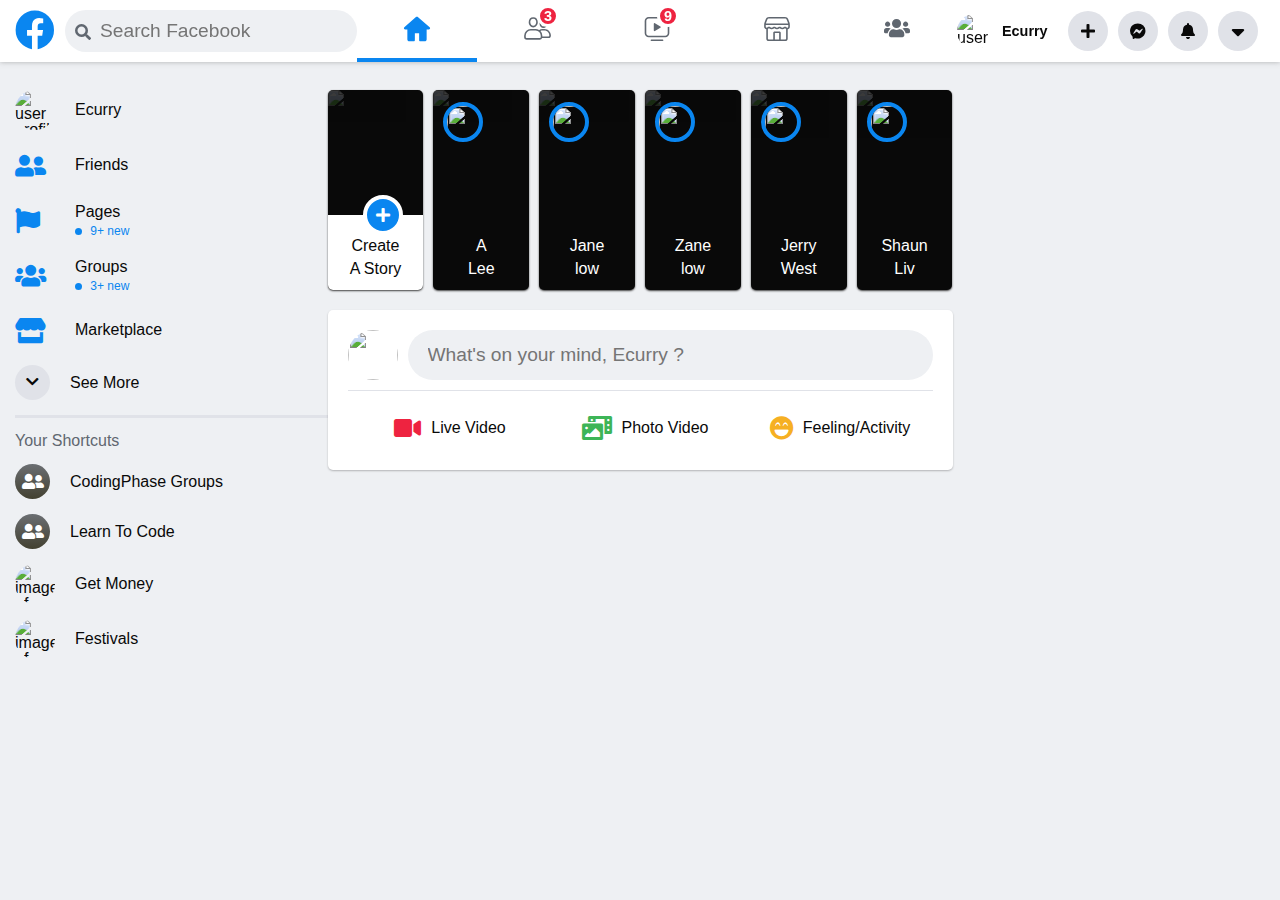
==== index.html @ 24850d99 "start new post section" ====
<!DOCTYPE html>
<html lang="en">
  <head>
    <meta charset="UTF-8" />
    <meta http-equiv="X-UA-Compatible" content="IE=edge" />
    <meta name="viewport" content="width=device-width, initial-scale=1.0" />
    <title>Facebook Clone</title>
    <link rel="stylesheet" href="css/font5/all.css">
    <link rel="stylesheet" href="css/reset.css" />
    <link rel="stylesheet" href="css/style.css" />
    <script
      src="https://kit.fontawesome.com/0889b6791b.js"
      crossorigin="anonymous"
    ></script>
  </head>
  <body>
    <header class="header">
      <div class="header__logo-section">
        <div class="header__logo-icon">
          <i class="fab fa-facebook"></i>
        </div>
        <div class="header__logo-search" data-search-bar>
          <i class="fas fa-search" data-search-bar></i>
          <input type="text" placeholder="Search Facebook" data-search-bar>
        </div>
      </div>
      <div class="header__search-dropDown" id="header__search-dropDown" data-dropDown>
        <div class="search-dropDown__arrow-and-search" data-dropDown>
          <i class="fa-solid fa-arrow-left" id="search-dropDown__arrow"></i>
          <div class="search-dropDown__search-section" data-dropDown>
            <i class="search-dropDown__icon fas fa-search" id="search-dropDown__icon fas fa-search" data-dropDown></i>
            <input type="text" class="search-dropDown__input" placeholder="Search Facebook" data-dropDown>
          </div>
        </div>
        <p class="search-dropDown__searches" data-dropDown>No recent searches</p>
      </div>
      <div class="header__menu-tabs">
        <div class="header__menu-tab header__menu-tab--active">
          <svg class="header__nav-house"
      viewBox="0 0 28 28"
      fill="currentColor"
    >
      <path
        d="M25.825 12.29C25.824 12.289 25.823 12.288 25.821 12.286L15.027 2.937C14.752 2.675 14.392 2.527 13.989 2.521 13.608 2.527 13.248 2.675 13.001 2.912L2.175 12.29C1.756 12.658 1.629 13.245 1.868 13.759 2.079 14.215 2.567 14.479 3.069 14.479L5 14.479 5 23.729C5 24.695 5.784 25.479 6.75 25.479L11 25.479C11.552 25.479 12 25.031 12 24.479L12 18.309C12 18.126 12.148 17.979 12.33 17.979L15.67 17.979C15.852 17.979 16 18.126 16 18.309L16 24.479C16 25.031 16.448 25.479 17 25.479L21.25 25.479C22.217 25.479 23 24.695 23 23.729L23 14.479 24.931 14.479C25.433 14.479 25.921 14.215 26.132 13.759 26.371 13.245 26.244 12.658 25.825 12.29"
      ></path>
    </svg>
        </div>
        <div class="header__menu-tab">
          <div class="header__svg-container">
          <svg class="header__nav-friends-icon"
        viewBox="0 0 28 28"
        fill="currentColor"
      >
        <path
          d="M10.5 4.5c-2.272 0-2.75 1.768-2.75 3.25C7.75 9.542 8.983 11 10.5 11s2.75-1.458 2.75-3.25c0-1.482-.478-3.25-2.75-3.25zm0 8c-2.344 0-4.25-2.131-4.25-4.75C6.25 4.776 7.839 3 10.5 3s4.25 1.776 4.25 4.75c0 2.619-1.906 4.75-4.25 4.75zm9.5-6c-1.41 0-2.125.841-2.125 2.5 0 1.378.953 2.5 2.125 2.5 1.172 0 2.125-1.122 2.125-2.5 0-1.659-.715-2.5-2.125-2.5zm0 6.5c-1.999 0-3.625-1.794-3.625-4 0-2.467 1.389-4 3.625-4 2.236 0 3.625 1.533 3.625 4 0 2.206-1.626 4-3.625 4zm4.622 8a.887.887 0 00.878-.894c0-2.54-2.043-4.606-4.555-4.606h-1.86c-.643 0-1.265.148-1.844.413a6.226 6.226 0 011.76 4.336V21h5.621zm-7.122.562v-1.313a4.755 4.755 0 00-4.749-4.749H8.25A4.755 4.755 0 003.5 20.249v1.313c0 .518.421.938.937.938h12.125c.517 0 .938-.42.938-.938zM20.945 14C24.285 14 27 16.739 27 20.106a2.388 2.388 0 01-2.378 2.394h-5.81a2.44 2.44 0 01-2.25 1.5H4.437A2.44 2.44 0 012 21.562v-1.313A6.256 6.256 0 018.25 14h4.501a6.2 6.2 0 013.218.902A5.932 5.932 0 0119.084 14h1.861z"
        ></path>
      </svg>
      <div class="header__notification-bubble">3</div>
          </div>
        </div>
        <div class="header__menu-tab">
          <div class="header__svg-container">
            <svg class="header__nav-tv-icon"
        viewBox="0 0 28 28"
        fill="currentColor"
      >
        <path
          d="M8.75 25.25C8.336 25.25 8 24.914 8 24.5 8 24.086 8.336 23.75 8.75 23.75L19.25 23.75C19.664 23.75 20 24.086 20 24.5 20 24.914 19.664 25.25 19.25 25.25L8.75 25.25ZM17.163 12.846 12.055 15.923C11.591 16.202 11 15.869 11 15.327L11 9.172C11 8.631 11.591 8.297 12.055 8.576L17.163 11.654C17.612 11.924 17.612 12.575 17.163 12.846ZM21.75 20.25C22.992 20.25 24 19.242 24 18L24 6.5C24 5.258 22.992 4.25 21.75 4.25L6.25 4.25C5.008 4.25 4 5.258 4 6.5L4 18C4 19.242 5.008 20.25 6.25 20.25L21.75 20.25ZM21.75 21.75 6.25 21.75C4.179 21.75 2.5 20.071 2.5 18L2.5 6.5C2.5 4.429 4.179 2.75 6.25 2.75L21.75 2.75C23.821 2.75 25.5 4.429 25.5 6.5L25.5 18C25.5 20.071 23.821 21.75 21.75 21.75Z"
        ></path>
      </svg>
            <div class="header__notification-bubble">9</div>
          </div>
        </div>
        <div class="header__menu-tab">
          <div class="header__svg-container">
            <svg class="header__nav-market-icon"
        viewBox="0 0 28 28"
        fill="currentColor"
      >
        <path
          d="M17.5 23.75 21.75 23.75C22.164 23.75 22.5 23.414 22.5 23L22.5 14 22.531 14C22.364 13.917 22.206 13.815 22.061 13.694L21.66 13.359C21.567 13.283 21.433 13.283 21.34 13.36L21.176 13.497C20.591 13.983 19.855 14.25 19.095 14.25L18.869 14.25C18.114 14.25 17.382 13.987 16.8 13.506L16.616 13.354C16.523 13.278 16.39 13.278 16.298 13.354L16.113 13.507C15.53 13.987 14.798 14.25 14.044 14.25L13.907 14.25C13.162 14.25 12.439 13.994 11.861 13.525L11.645 13.35C11.552 13.275 11.419 13.276 11.328 13.352L11.155 13.497C10.57 13.984 9.834 14.25 9.074 14.25L8.896 14.25C8.143 14.25 7.414 13.989 6.832 13.511L6.638 13.351C6.545 13.275 6.413 13.275 6.32 13.351L5.849 13.739C5.726 13.84 5.592 13.928 5.452 14L5.5 14 5.5 23C5.5 23.414 5.836 23.75 6.25 23.75L10.5 23.75 10.5 17.5C10.5 16.81 11.06 16.25 11.75 16.25L16.25 16.25C16.94 16.25 17.5 16.81 17.5 17.5L17.5 23.75ZM3.673 8.75 24.327 8.75C24.3 8.66 24.271 8.571 24.238 8.483L23.087 5.355C22.823 4.688 22.178 4.25 21.461 4.25L6.54 4.25C5.822 4.25 5.177 4.688 4.919 5.338L3.762 8.483C3.729 8.571 3.7 8.66 3.673 8.75ZM24.5 10.25 3.5 10.25 3.5 12C3.5 12.414 3.836 12.75 4.25 12.75L4.421 12.75C4.595 12.75 4.763 12.69 4.897 12.58L5.368 12.193C6.013 11.662 6.945 11.662 7.59 12.193L7.784 12.352C8.097 12.609 8.49 12.75 8.896 12.75L9.074 12.75C9.483 12.75 9.88 12.607 10.194 12.345L10.368 12.2C11.01 11.665 11.941 11.659 12.589 12.185L12.805 12.359C13.117 12.612 13.506 12.75 13.907 12.75L14.044 12.75C14.45 12.75 14.844 12.608 15.158 12.35L15.343 12.197C15.989 11.663 16.924 11.663 17.571 12.197L17.755 12.35C18.068 12.608 18.462 12.75 18.869 12.75L19.095 12.75C19.504 12.75 19.901 12.606 20.216 12.344L20.38 12.208C21.028 11.666 21.972 11.666 22.62 12.207L23.022 12.542C23.183 12.676 23.387 12.75 23.598 12.75 24.097 12.75 24.5 12.347 24.5 11.85L24.5 10.25ZM24 14.217 24 23C24 24.243 22.993 25.25 21.75 25.25L6.25 25.25C5.007 25.25 4 24.243 4 23L4 14.236C2.875 14.112 2 13.158 2 12L2 9.951C2 9.272 2.12 8.6 2.354 7.964L3.518 4.802C4.01 3.563 5.207 2.75 6.54 2.75L21.461 2.75C22.793 2.75 23.99 3.563 24.488 4.819L25.646 7.964C25.88 8.6 26 9.272 26 9.951L26 11.85C26 13.039 25.135 14.026 24 14.217ZM16 23.75 16 17.75 12 17.75 12 23.75 16 23.75Z"
        ></path>
      </svg>
          </div>
        </div>
        <div class="header__menu-tab">
          <i class="fas fa-users"></i>
        </div>
      </div>
      <div class="header__account">
        <div class="header__actions">
          <img src="https://i0.wp.com/www.animegeek.com/wp-content/uploads/2022/04/Luffy-One-Piece-Episode-1015.jpg?fit=1200%2C675&ssl=1" alt="user profile image" class="header__user-img">
          <span class="header__user-name">Ecurry</span>
          <a href="#" class="header__circle-link">
            <i class="header__link-icon fas fa-plus"></i>
          </a>
          <a href="#" class="header__circle-link">
            <i class="header__link-icon fab fa-facebook-messenger"></i>
          </a>
          <a href="#" class="header__circle-link">
            <i class="header__link-icon fas fa-bell"></i>
          </a>
          <a href="#" class="header__circle-link">
            <i class="header__link-icon fas fa-sort-down"></i>
          </a>
        </div>
      </div>
    </header>
<section class="content-area content-area--feed">
  <section class="sideNav">
    <div class="sideNav__item">
      <img src="https://i0.wp.com/www.animegeek.com/wp-content/uploads/2022/04/Luffy-One-Piece-Episode-1015.jpg?fit=1200%2C675&ssl=1" alt="user profile image"
      class="sideNav__item-img">
      <span class="sideNav__item-title">Ecurry</span>
    </div>
    <div class="sideNav__item">
      <div class="sideNav__item-icon">
        <i class="fas fa-user-friends"></i>
      </div>
      <span class="sideNav__item-title">Friends</span>
    </div>
    <div class="sideNav__item">
      <div class="sideNav__item-icon">
        <i class="fas fa-flag"></i>
      </div>
      <span class="sideNav__item-title">Pages
        <span class="sideNav__item-notification">
          <div class="sideNav__item-notification-circle"></div>
          9+ new
        </span>
      </span>
    </div>
    <div class="sideNav__item">
      <div class="sideNav__item-icon">
        <i class="fas fa-users"></i>
      </div>
      <span class="sideNav__item-title">Groups
        <span class="sideNav__item-notification">
          <div class="sideNav__item-notification-circle"></div>
          3+ new
        </span>
      </span>
    </div>
    <div class="sideNav__item">
      <div class="sideNav__item-icon">
        <i class="fas fa-store"></i>
      </div>
      <span class="sideNav__item-title">Marketplace</span>
    </div>
    <div class="sideNav__item">
      <div class="sideNav__item-icon sideNav__item-icon--circle">
        <i class="fas fa-chevron-down"></i>
      </div>
      <span class="sideNav__item-title">See More</span>
    </div>
    <div class="sideNav__line"></div>
<span class="sideNav__heading-title">Your Shortcuts</span>
    <div class="sideNav__item">
      <div class="sideNav__item-icon
      sideNav__item-icon--circle-white">
        <i class="fas fa-user-friends"></i>
      </div>
      <span class="sideNav__item-title">CodingPhase Groups</span>
    </div>
    <div class="sideNav__item">
      <div class="sideNav__item-icon
      sideNav__item-icon--circle-white">
        <i class="fas fa-user-friends"></i>
      </div>
      <span class="sideNav__item-title">Learn To Code</span>
    </div>
    <div class="sideNav__item">
      <img src="https://www.forbes.com/advisor/wp-content/uploads/2021/02/cash_now-900x510.jpg" alt="image of money"
      class="sideNav__item-img">
      <span class="sideNav__item-title">Get Money</span>
    </div>
    <div class="sideNav__item">
      <img src="https://www.rollingstone.com/wp-content/uploads/2018/06/jcole-59fe5d51-b84d-49e6-a1fc-731c619f5f4a.jpg?resize=1800,1200&w=1800" alt="image of J.cole"
      class="sideNav__item-img">
      <span class="sideNav__item-title">Festivals</span>
    </div>
  </section>
  <section class="feed">
    <div class="stories">
      <div class="stories__video-container">
        <img src="https://i0.wp.com/www.animegeek.com/wp-content/uploads/2022/04/Luffy-One-Piece-Episode-1015.jpg?fit=1200%2C675&ssl=1" alt="image of luffy " class="stories__bg">
        <div class="stories__title">
          <div class="stories__new-btn">
            <i class="fas fa-plus"></i>
          </div>
          Create A Story
        </div>
      </div>
      <div class="stories__video-container stories__video-container--plain">
        <img src="https://i.ytimg.com/vi/NlKamRgzIdk/maxresdefault.jpg" alt="image of Rihanna" class="stories__bg">
        <div class="stories__title">
          <img class="stories__user"  src="https://randomuser.me/api/portraits/women/95.jpg" alt="">
          A <br> Lee
        </div>
      </div>
      <div class="stories__video-container stories__video-container--plain">
        <img src="https://media.pitchfork.com/photos/62c715e86284eb9164c12cd5/master/pass/Brent-Faiyaz-Wasteland.jpg" alt="image of Brent Faiyaz" class="stories__bg">
        <div class="stories__title">
          <img class="stories__user"  src="https://randomuser.me/api/portraits/women/32.jpg" alt="">
          Jane <br> low
        </div>
      </div>
      <div class="stories__video-container stories__video-container--plain">
        <img src="https://images.complex.com/complex/images/c_fill,dpr_auto,f_auto,q_90,w_1400/fl_lossy,pg_1/Screen_Shot_2016-08-30_at_4.49.59_PM_ke6eyk/frank-ocean-nikes" alt="image of Burning man" class="stories__bg">
        <div class="stories__title">
          <img class="stories__user"  src="https://randomuser.me/api/portraits/men/42.jpg" alt="">
          Zane <br> low
        </div>
      </div>
      <div class="stories__video-container stories__video-container--plain">
        <img src="https://www.denofgeek.com/wp-content/uploads/2021/01/Demon-Slayer-Kimetsu-No-Yaiba-Season-1-Tanjiro-Attack-Collage.jpg?fit=1200%2C675" alt="image of demon slayer" class="stories__bg">
        <div class="stories__title">
          <img class="stories__user"  src="https://randomuser.me/api/portraits/men/52.jpg" alt="">
          Jerry <br> West
        </div>
      </div>
      <div class="stories__video-container stories__video-container--plain">
        <img src="https://s.france24.com/media/display/1f247228-edf5-11ec-b661-005056a90284/w:1280/p:1x1/2022-06-17T034444Z_1227399714_MT1USATODAY18549431_RTRMADP_3_NBA-FINALS-GOLDEN-STATE-WARRIORS-AT-BOSTON-CELTICS.JPG" alt="image of Golden State Warriors" class="stories__bg">
        <div class="stories__title">
          <img class="stories__user"  src="https://randomuser.me/api/portraits/men/12.jpg" alt="">
          Shaun <br> Liv
        </div>
      </div>
    </div>
    <div class="feed__box">
      <div class="newPost">
        <img src="https://i0.wp.com/www.animegeek.com/wp-content/uploads/2022/04/Luffy-One-Piece-Episode-1015.jpg?fit=1200%2C675&ssl=1" class="newPost__user-img">
        <input type="text" placeholder="What's on your mind, Ecurry ?">
      </div>
      <div class="hLine"></div>
      <div class="post-types">
        <div class="post-types__item">
          <i class="fas fa-video"></i>
          Live Video
        </div>
        <div class="post-types__item">
          <i class="fas fa-photo-video"></i>
          Photo Video
        </div>
        <div class="post-types__item">
          <i class="fas fa-laugh-beam"></i>
          Feeling/Activity
        </div>
      </div>
    </div>
  </section>
</section>
  </body>
  <script src="index.js"></script>
</html>
---- css/style.css ----
* {
  box-sizing: border-box;
}
 
*:focus {
outline: none;
}

 :root {
    --fb-blue: #0a86f0;
    --fb-black: #090909;
    --fb-red: #ee2340;
    --fb-green: #3db557;
    --fb-yellow: #f6b023;
    --fb-bgcolor: #eef0f3;
    --fb-white: #fff;
    --fb-whitebg: #fff;
    --dark-color-text: #090909;
    --light-color-text: #606770;
    --button-link: #e0e2e8;
    --stories-bg: #090909;
    --icon-circle-bg: linear-gradient(
      0deg,
      rgb(67, 65, 49) 0%,
      rgba(107, 110, 114, 1) 100%
    );
  }


body {
  background-color: var(--fb-bgcolor);
  font-family: Arial, Helvetica, sans-serif;
  color: var(--fb-black);
}

.header {
  background-color: var(--fb-white);
  height: 62px;
  display: flex;
  flex-direction: row;
  padding: 0 15px;
  align-items: center;
  justify-content: space-between;
  width: 100%;
  box-shadow: 0px 0px 5px rgba(112, 112, 112, 0.5);
  position: fixed;
  z-index: 20;
  top: 0;
  left: 0;
}

.header__logo-section {
  display: flex;
}

.header__logo-icon .fa-facebook {
color: var(--fb-blue);
font-size: 40px;
cursor: pointer;
}

.header__logo-search {
position: relative;
margin-left: 10px;
}

.header__logo-search .fa-search {
  position: absolute;
  top: 14px;
  left: 10px;
  color: var(--light-color-text);
  cursor: pointer;
}

.header__logo-search input {
  background: var(--fb-bgcolor);
  padding: 10px;
  border-radius: 25px;
  border: none;
  font-size: 1.2rem;
  color: var(--light-color-text);
  padding-left: 35px;
  font-weight: 300;
}

.header__search-dropDown {
  position: fixed;
  display: none;
  flex-direction: column;
  top: 0;
  left: 0;
  z-index: 50;
  background-color: var(--fb-whitebg);
  height: 111px;
  width: 355px;
  border-bottom-right-radius: 9px;
  box-shadow: -.5px 12px 12px rgba(138, 138, 138, 0.5);
}

.search-dropDown__arrow-and-search {
  display: flex;
  align-items: center;
  margin-top: 8.5px;
  margin-left: 20px;
}

.fa-arrow-left {
  color: var(--light-color-text);
  font-size: 1.2rem;
  cursor: pointer;
}

.search-dropDown__search-section {
display: flex;
align-content: center;
justify-items: center;
width: 100%;
padding-left: 22px;
}

.search-dropDown__icon {
  color: var(--light-color-text);
  position: absolute;
 margin-top: 16px;
 margin-left: 16px;
}

.search-dropDown__input {
  background: var(--fb-bgcolor);
  padding: 13px;
  border-radius: 25px;
  border: none;
  font-size: 1.05rem;
  color: var(--light-color-text);
  padding-left: 40px;
  font-weight: 200;
  width: 94%;
}

.search-dropDown__searches {
  align-self: center;
  margin-top: 22px;
  color: rgb(150, 150, 150);
  letter-spacing: .3px;
  font-size: 1rem;
}

.header__menu-tabs {
  display: flex;
  flex: none;
  max-width: 600px;
  width: 100%;
}

.header__menu-tab {
  display: flex;
  justify-content: center;
  align-items: center;
  width: 600px;
  height: 62px;
  border-bottom: 4px solid var(--fb-whitebg);
  color: var(--light-color-text);
  cursor: pointer;
  font-size: 1.3rem;
}

.header__menu-tab--active,
.header__menu-tab:hover
{
border-bottom: 4px solid var(--fb-blue);
}

.header__menu-tab:hover .fas,
.header__menu-tab:hover .fab
{
color: var(--fb-blue);
}

.header__menu-tab--active .fas,
.header__menu-tab--active .fab,
.header__menu-tab--active svg
{
color: var(--fb-blue);
}

.header__menu-tab .fas,
.header__menu-tab .fab,
.header__menu-tab--active svg 
{
  position: relative;
}

.header__nav-house ,
.header__nav-friends-icon,
.header__nav-tv-icon,
.header__nav-market-icon
{
  height: 30px;
  width: 30px;
  position: relative;
}


.header__svg-container {
  display: flex;
  align-items: center;
}

.header__menu-tab:hover .header__svg-container > svg {
  color: var(--fb-blue);
}

.header__notification-bubble {
  font-family: Arial, Helvetica, sans-serif;
  background-color: var(--fb-red);
  color: white;
  width: 22px;
  height: 22px;
  font-size: .9rem;
  display: flex;
  justify-content: center;
  align-items: center;
  border-radius: 50%;
  border: 3px solid white;
  position: absolute;
  font-weight: 700;
  top: 5px;
  margin-left: 15px;
}

.header__acount {
  display: flex;
}

.header__actions {
  display: flex;
  justify-content: center;
  align-items: center;
}

.header__user-img {
  border-radius: 50%;
  height: 35px;
  width: 35px;
  margin-right: 10px;
  cursor: pointer;
}

.header__user-name {
  font-size: .9rem;
  font-weight: 600;
  margin-right: 20px;
}

.header__circle-link {
  background: var(--button-link);
  height: 40px;
  width: 40px;
  display: flex;
  border-radius: 50%;
  color: var(--dark-color-text);
  justify-content: center;
  align-items: center;
  text-decoration: none;
  margin-right: 10px;
}

.header__circle-link .fa-sort-down {
  position: relative;
  top: -3px;
  font-size: 1.4rem;
}

.header__circle-link:hover,
.header__user-img:hover {
  filter: brightness(.9);
}

.content-area--feed {
  padding: 90px 15px 20px;
  display: flex;
}

.sideNav {
  width: 25%;
}

.sideNav__item {
  display: flex;
  align-items: center;
  margin-bottom: 15px;
  cursor: pointer;
}

.sideNav__item-img {
  border-radius: 50%;
  height: 40px;
  width: 40px;
  margin-right: 20px;
  object-fit: cover;
  object-position: center;
}

.sideNav__item-title {
  font-size: 1rem;
  font-weight: 400;
}

.sideNav__item-icon {
  width: 40px;
  height: 40px;
  display: flex;
  align-items: center;
  font-size: 25px;
  margin-right: 20px;
}

.sideNav__item-notification {
  color: var(--fb-blue);
  margin-top: 5px;
  font-size: .75rem;
  display: block;
  font-weight: 300;
}

.sideNav__item-notification-circle {
  background-color: var(--fb-blue);
  display: inline-block;
  width: 7px;
  height: 7px;
  border-radius: 50%;
  margin-right: 5px;
}

.sideNav__item-icon--circle {
  background-color: var(--button-link);
  border-radius: 50%;
  font-size: .9rem;
  display: flex;
  justify-content: center;
  align-items: center;
  width: 35px;
  height: 35px;
}
.sideNav__item-icon--circle-white {
  background: var(--icon-circle-bg);
  border-radius: 50%;
  font-size: 1.1rem;
  display: flex;
  justify-content: center;
  align-items: center;
  width: 35px;
  height: 35px;
}

.sideNav__item-icon .fas,
.sideNav__item-icon .fab {
  color: var(--fb-blue);
}
.sideNav__item-icon--circle .fas,
.sideNav__item-icon--circle .fab {
  color: var(--fb-black);
}
.sideNav__item-icon--circle-white .fas,
.sideNav__item-icon--circle-white .fab {
  color: var(--fb-white);
}

.sideNav__line {
  height: 3px;
  width: 100%;
  margin-bottom: 15px;
  display: block;
  background-color: var(--button-link);
}

.sideNav__heading-title {
  display: block;
  color: var(--light-color-text);
  margin-bottom: 15px;
}

.feed {
  width: 50%;
  height: 200px;
  display: flex;
  align-items: center;
  flex-direction: column;
}
.stories {
  display: flex;
  max-width: 700px;
  width: 100%;
  margin-bottom: 20px;
}
.stories__video-container {
  overflow: hidden;
  width: 120px;
  height: 200px;
  border-radius: 5px;
  background: var(--stories-bg);
  box-shadow: 0px 1px 2px 0px rgb(65, 65, 65);
  margin-right: 10px;
  position: relative;
  cursor: pointer;
}
.stories__video-container:nth-last-child(1) {
  margin-right: 0px;
}
.stories__bg {
  object-fit: cover;
  object-position: center;
  width: 125px;
  height: 200px;
  opacity: .2;
  transition: opacity .3 ease-in-out;
}

.stories__video-container:hover .stories__bg {
  opacity: .8;
}
.stories__title {
  position: absolute;
  bottom: 0px;
  background-color: var(--fb-whitebg);
  width: 100%;
  color: var(--fb-black);
  padding: 20px 20px 10px;
  font-size: 1rem;
  text-align: center;
  line-height: 1.4;
}
.stories__new-btn {
  background-color: var(--fb-blue);
  width: 40px;
  height: 40px;
  color: var(--fb-white);
  display: flex;
  justify-content: center;
  align-items: center;
  border-radius: 50%;
  border: 4px solid var(--fb-white);
  position: absolute;
  top: -20px;
  left: 35px;
}
.stories__video-container--plain
.stories__title {
  background: transparent;
  color: var(--fb-white);
  
}
.stories__user {
  border: 4px solid var(--fb-blue);
  width: 40px;
  height: 40px;
  border-radius: 50%;
  position: absolute;
  top: -113px;
  left: 10px;
}

.feed__box {
  padding: 20px;
  background-color: var(--fb-whitebg);
  max-width: 700px;
  width: 100%;
  flex: none;
  border-radius: 5px;
  box-shadow: 0px 1px 2px 0px rgba(0, 0, 0, .25);
  margin-bottom: 20px;
}

.newPost {
  display: flex;
  margin-bottom: 10px;
}

.newPost__user-img {
  width: 50px;
  height: 50px;
  border-radius: 50%;
  margin-right: 10px;
}
.newPost > input {
  background-color: var(--fb-bgcolor);
  padding: 10px;
  border-radius: 25px;
  border: none;
  font-size: 1.2rem;
  color: var(--light-color-text);
  padding-left: 20px;
  font-weight: 300;
  width: 100%;
}

.hLine {
  height: 1px;
  background-color: var(--button-link);
  margin-bottom: 15px;
  display: block;
}

.post-types {
  display: flex;
  justify-content: space-between;
}
.post-types__item {
  display: flex;
  justify-content: center;
  align-items: center;
  text-align: center;
  width: 100%;
}
.post-types__item .fas,
.post-types__item .fab {
  margin: 10px;
  font-size: 1.5rem;
}

.post-types__item .fa-video {
  color: var(--fb-red);
}
.post-types__item .fa-photo-video {
  color: var(--fb-green);
}
.post-types__item .fa-laugh-beam {
  color: var(--fb-yellow);
}
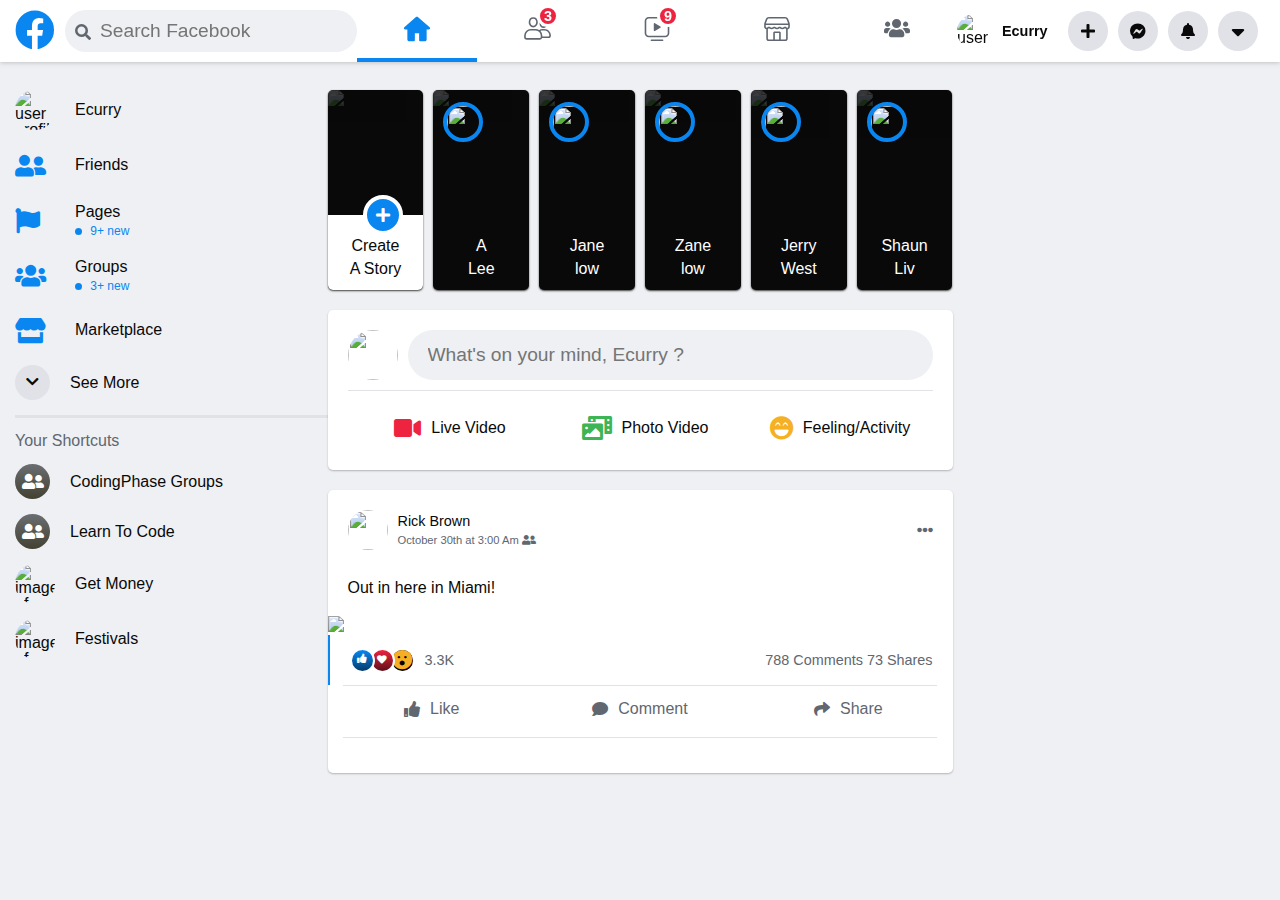
==== commit 79cd1fbe: "finish photo post section" ====
--- a/index.html
+++ b/index.html
@@ -227,7 +227,7 @@
         </div>
       </div>
     </div>
-    <div class="feed__box">
+    <div class="feed__box submitPost">
       <div class="newPost">
         <img src="https://i0.wp.com/www.animegeek.com/wp-content/uploads/2022/04/Luffy-One-Piece-Episode-1015.jpg?fit=1200%2C675&ssl=1" class="newPost__user-img">
         <input type="text" placeholder="What's on your mind, Ecurry ?">
@@ -247,6 +247,59 @@
           Feeling/Activity
         </div>
       </div>
+    </div>
+    <div class="feed__box photoPost">
+      <div class="photoPost__info">
+        <div class="photoPost__left">
+          <img src="https://randomuser.me/api/portraits/men/15.jpg">
+          <div class="photoPost__details">
+            <span class="photoPost__name">Rick Brown</span>
+            <span class="photoPost__date">October 30th at 3:00 Am
+              <i class="fas fa-user-friends"></i>
+            </span>
+          </div>
+        </div>
+        <i class="fas fa-ellipsis-h"></i>
+      </div>
+      <div class="photoPost__description">
+        Out in here in Miami!
+      </div>
+      <div class="photoPost__img">
+        <img src="https://images.miamiandbeaches.com/getmedia/2ea8352f-9de8-408d-8cdd-83668211dcf1/south-beach-jetty-1440x900.jpg.aspx?width=1440&height=900&ext=.jpg">
+      </div>
+      <div class="photoPost__stats">
+        <div class="photoPost__stats-emojis">
+          <div class="emoji-circle emoji-circle--blue">
+            <i class="fas fa-thumbs-up"></i>
+          </div>
+          <div class="emoji-circle emoji-circle--red">
+            <i class="fas fa-heart"></i>
+          </div>
+          <div class="emoji-circle emoji-circle--yellow">
+            <i class="fas fa-surprise"></i>
+          </div>
+          3.3K
+        </div>
+        <div class="photoPost__stats-share">
+          788 Comments 73 Shares
+        </div>
+      </div>
+      <div class="photoPost__hLine"></div>
+      <div class="photoPost__actions">
+        <a href="#" class="photoPost__link">
+          <i class="fas fa-thumbs-up"></i>
+          Like
+        </a>
+        <a href="#" class="photoPost__link">
+          <i class="fas fa-comment"></i>
+          Comment
+        </a>
+        <a href="#" class="photoPost__link">
+          <i class="fas fa-share"></i>
+          Share
+        </a>
+      </div>
+      <div class="photoPost__hLine"></div>
     </div>
   </section>
 </section>
--- a/css/style.css
+++ b/css/style.css
@@ -516,6 +516,7 @@
 .post-types__item .fab {
   margin: 10px;
   font-size: 1.5rem;
+  cursor: pointer;
 }
 
 .post-types__item .fa-video {
@@ -526,4 +527,141 @@
 }
 .post-types__item .fa-laugh-beam {
   color: var(--fb-yellow);
+}
+
+.photoPost {
+  padding: 0 0 20px;
+  margin-bottom: 20px;
+}
+.photoPost__info {
+  width: 100%;
+  display: flex;
+  justify-content: space-between;
+  align-items: center;
+  padding: 10px 20px 20px;
+}
+.photoPost__left {
+  display: flex;
+  justify-content: center;
+  align-items: center;
+}
+.photoPost__left > img {
+  width: 40px;
+  height: 40px;
+  border-radius: 50%;
+  margin: 10px 10px 10px 0px;
+}
+.photoPost__details {
+  display: flex;
+  flex-direction: column;
+  align-items: flex-start;
+}
+.photoPost__name {
+  font-size: .9rem;
+  margin-bottom: 5px;
+  font-weight: 400;
+}
+
+.photoPost__date {
+  font-size: .7rem;
+  color: var(--light-color-text);
+}
+.photoPost__info .fa-ellipsis-h {
+  color: var(--light-color-text);
+}
+.photoPost__description {
+  padding: 0px 20px;
+  margin-bottom: 20px;
+}
+.photoPost__img > img {
+  width: 100%;
+}
+
+.photoPost__stats {
+  height: 50px;
+  display: flex;
+  justify-content: space-between;
+  align-items: center;
+  padding: 0px 20px;
+  color: var(--light-color-text);
+  font-weight: 300;
+  font-size: .9rem;
+  border-left: 2.5px solid var(--fb-blue);
+}
+.photoPost__stats-emojis {
+  display: flex;
+  justify-content: center;
+  align-items: center;
+}
+.emoji-circle {
+  display: flex;
+  width: 25px;
+  height: 25px;
+  background-color: #090909;
+  color: white;
+  justify-content: center;
+  align-items: center;
+  font-size: .6rem;
+  border-radius: 50%;
+  border: 2px solid white;
+  position: relative;
+}
+
+.fa-surprise {
+  font-size: 1.3rem;
+  color: rgba(246,174,36,1);
+}
+
+.emoji-circle:nth-child(1){
+  z-index: 3;
+}
+.emoji-circle:nth-child(2){
+  left: -5px;
+  z-index: 2;
+}
+.emoji-circle:nth-child(3){
+  left: -10px;
+  z-index: 1;
+}
+.emoji-circle--blue {
+  background: linear-gradient(0deg, rgba(4,60,108,1) 0%, rgba(10,134,240,1) 100%);
+}
+.emoji-circle--red {
+  background: linear-gradient(0deg, rgba(92,15,26,1) 0%, rgba(238,35,64,1) 100%);
+}
+.emoji-circle--yellow {
+  background: black;
+  overflow: hidden;
+}
+.emoji-circle--blue .fa-thumbs-up {
+  position: relative;
+  top: -1px;
+}
+
+.photoPost__hLine {
+  height: 1px;
+  width: 95%;
+  margin-left: auto;
+  margin-right: auto;
+  background-color: var(--button-link);
+  margin-bottom: 15px;
+  display: block;
+}
+
+.photoPost__actions {
+  display: flex;
+  justify-content: center;
+  align-items: center;
+  margin-bottom: 20px;
+}
+.photoPost__link {
+  display: flex;
+  justify-content: center;
+  align-items: center;
+  color: var(--light-color-text);
+  width: 100%;
+  text-decoration: none;
+}
+.photoPost__link .fas {
+  margin-right: 10px;
 }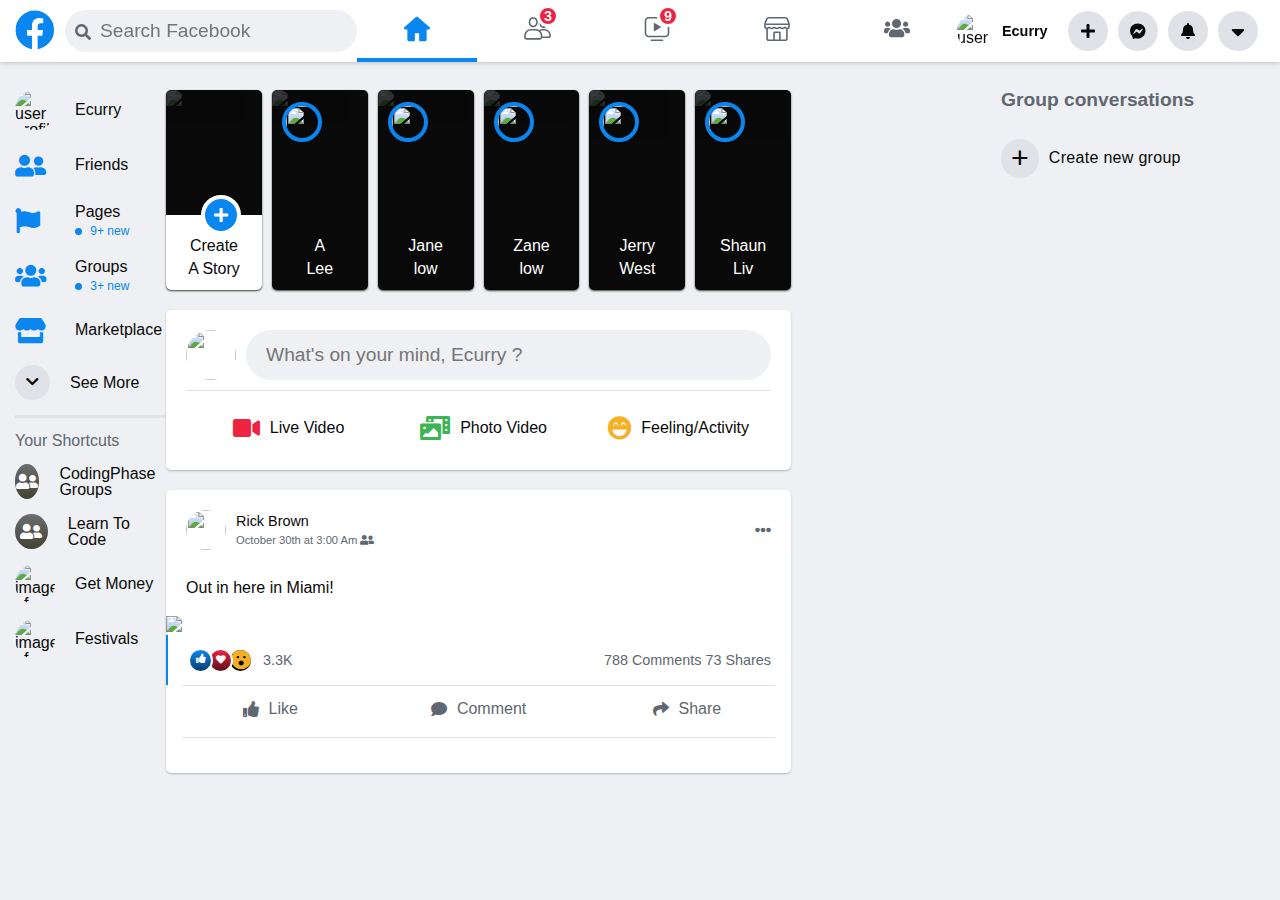
==== commit cda4e2ad: "add new group section" ====
--- a/index.html
+++ b/index.html
@@ -302,6 +302,13 @@
       <div class="photoPost__hLine"></div>
     </div>
   </section>
+  <section class="groups">
+    <h2 class="groups__conversations">Group conversations</h2>
+    <div class="groups__createNew">
+      <p class="groups__createNew-icon">+</p>
+      <span>Create new group</span>
+    </div>
+  </section>
 </section>
   </body>
   <script src="index.js"></script>
--- a/css/style.css
+++ b/css/style.css
@@ -664,4 +664,41 @@
 }
 .photoPost__link .fas {
   margin-right: 10px;
+}
+
+.groups {
+  margin-left: 200px;
+}
+.groups__conversations {
+  font-size: 1.2rem;
+  font-weight: 600;
+  color: var(--light-color-text);
+  margin-bottom: 20px;
+  margin-left: 10px;
+}
+
+.groups__createNew {
+  display: flex;
+  align-items: center;
+  width: 350px;
+  border-radius: 5px;
+  padding: 10px 0;
+  cursor: pointer;
+}
+
+.groups__createNew:hover {
+  background-color: #d6d8df;
+}
+
+.groups__createNew-icon {
+  font-size: 1.9rem;
+  background-color: var(--button-link);
+  margin-right: 10px;
+  padding: 3px 10px 5px 10px;
+  border-radius: 50%;
+  margin-left: 10px;
+}
+
+.groups__createNew > span {
+  letter-spacing: .3px;
 }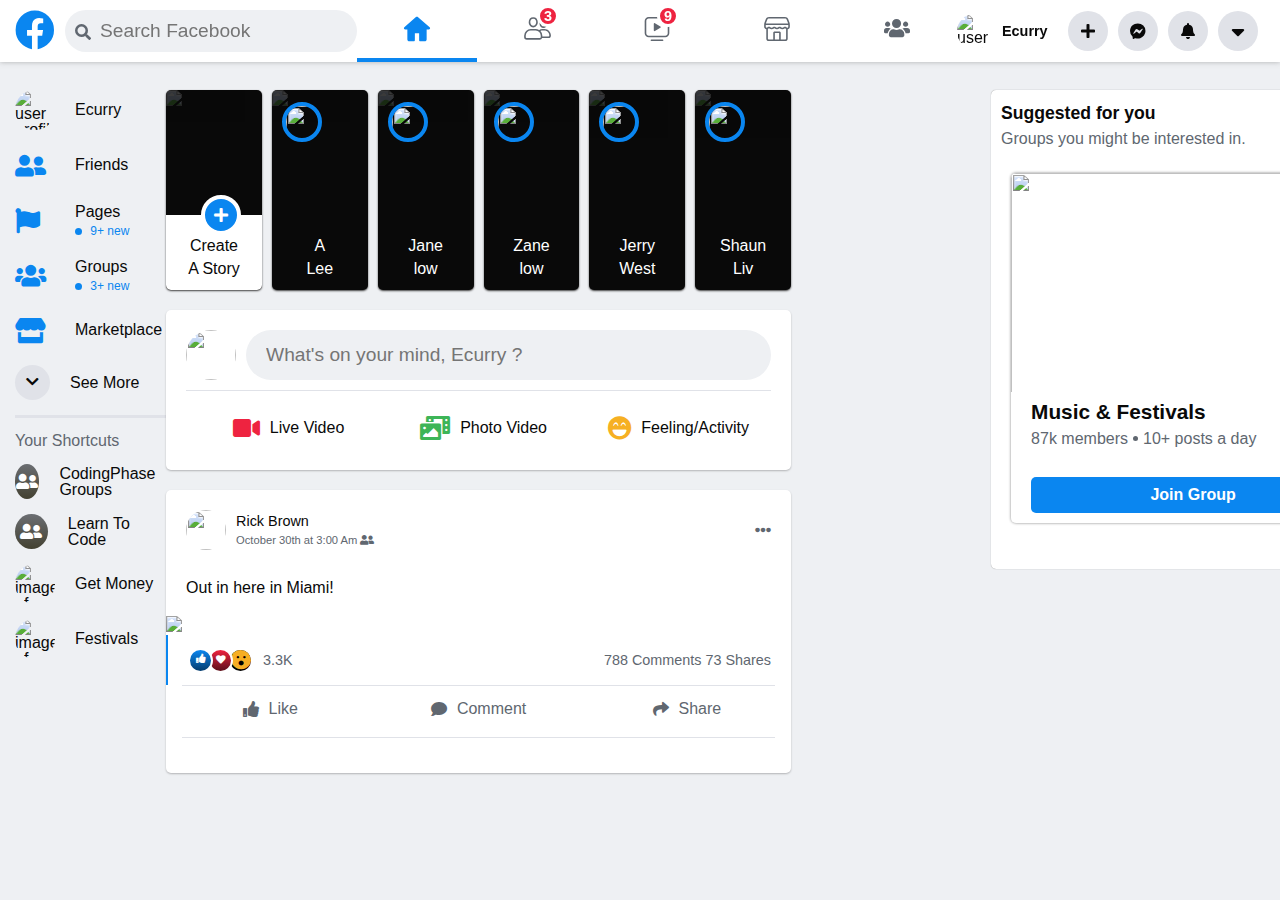
==== commit 806e813b: "finish suggested group section" ====
--- a/index.html
+++ b/index.html
@@ -308,6 +308,31 @@
       <p class="groups__createNew-icon">+</p>
       <span>Create new group</span>
     </div>
+    <div class="groups__suggested">
+      <div class="groups__suggested-info">
+        <div class="suggested-info__text">
+          <h2>Suggested for you</h2>
+          <span>Groups you might be interested in.</span>
+        </div>
+        <div class="groups__suggested-info-close">x</div>
+      </div>
+      <i class="suggested-content__right-arrow fa-solid fa-angle-right"></i>
+      <div class="groups__suggested-content">
+        <img class="content__backgroundImg" src="https://imgix.bustle.com/uploads/getty/2022/1/4/abacf7e4-1aaf-446c-a68f-6eea27e4f790-getty-938603878.jpg?w=1200&h=630&fit=crop&crop=faces&fm=jpg"
+        >
+        <div class="content__joinGroup-section">
+          <div class="joinGroup-section__group-info">
+            <h2>Music & Festivals</h2>
+            <span>87k members
+              <div class="joinGroup-section__group-info-circle"></div>
+              10+ posts a day
+            </span>
+          </div>
+          <div class="joinGroup-section__joinBtn">Join Group</div>
+        </div>
+      </div>
+      <a href="#" class="seeMore">See more</a>
+    </div>
   </section>
 </section>
   </body>
--- a/css/style.css
+++ b/css/style.css
@@ -668,6 +668,7 @@
 
 .groups {
   margin-left: 200px;
+  position: relative;
 }
 .groups__conversations {
   font-size: 1.2rem;
@@ -680,7 +681,7 @@
 .groups__createNew {
   display: flex;
   align-items: center;
-  width: 350px;
+  width: 400px;
   border-radius: 5px;
   padding: 10px 0;
   cursor: pointer;
@@ -701,4 +702,145 @@
 
 .groups__createNew > span {
   letter-spacing: .3px;
+}
+
+.groups__suggested {
+  position: absolute;
+  z-index: 30;
+  width: 100%;
+  background-color: var(--fb-whitebg);
+  top: 0;
+  border-radius: 5px;
+  box-shadow: 0px 0px 1px grey;
+  display: flex;
+  flex-direction: column;
+}
+.groups__suggested-info {
+  display: flex;
+  justify-content: space-between;
+  align-items: center;
+  margin-top: 15px;
+}
+.suggested-info__text {
+  display: flex;
+  flex-direction: column;
+  justify-content: flex-start;
+  margin-left: 10px;
+  margin-bottom: 20px;
+}
+.suggested-info__text > h2 {
+  font-size: 1.1rem;
+  font-weight: 600;
+  margin-bottom: 8px;
+}
+.suggested-info__text > span {
+  font-size: 1rem;
+  color: var(--light-color-text);
+  font-weight: 400;
+  margin-bottom: 6px;
+}
+.groups__suggested-info-close {
+  margin-right: 15px;
+  text-decoration: none;
+  font-size: 1.2rem;
+  color: var(--light-color-text);
+  align-self: flex-start;
+  background-color: var(--button-link);
+  padding: 4px 9px 5px;
+  border-radius: 50%;
+  cursor: pointer;
+}
+.groups__suggested-info-close:hover {
+  filter: brightness(.9);
+}
+
+.groups__suggested-content {
+  width: 90%;
+  height: 350px;
+  margin-left: auto;
+  margin-right: auto;
+  margin-bottom: 20px;
+  position: relative;
+  border-radius: 5px;
+  box-shadow: 0px 0px 3px grey;
+  overflow: hidden;
+  cursor: pointer;
+}
+.content__backgroundImg {
+  width: 100%;
+  height: 100%;
+  object-fit: cover;
+  object-position: center;
+  border-radius: 5px;
+  position: relative;
+}
+.content__joinGroup-section {
+  position: absolute;
+  width: 100%;
+  bottom: 0px;
+  background-color: var(--fb-white);
+  z-index: 100;
+}
+.joinGroup-section__group-info {
+  display: flex;
+  flex-direction: column;
+  margin-left: 20px;
+  margin-bottom: 30px;
+  margin-top: 10px;
+}
+
+.joinGroup-section__group-info > h2 {
+  font-size: 1.3rem;
+  font-weight: 600;
+  margin-bottom: 8px;
+}
+.joinGroup-section__group-info > span {
+  display: flex;
+  align-items: center;
+  color: var(--light-color-text);
+}
+.joinGroup-section__group-info-circle {
+  width: 5px;
+  height: 5px;
+  border-radius: 50%;
+  background-color: var(--light-color-text);
+  margin-left: 5px;
+  margin-right: 5px;
+}
+.joinGroup-section__joinBtn {
+  width: 90%;
+  background-color: var(--fb-blue);
+  color: var(--fb-whitebg);
+  font-size: 1rem;
+  font-weight: 600;
+  text-align: center;
+  margin-left: 20px;
+  padding: 10px 0;
+  border-radius: 5px;
+  margin-bottom: 10px;
+}
+.seeMore {
+  position: relative;
+  text-decoration: none;
+  color: var(--fb-blue);
+ text-align: right;
+ margin-right: 20px;
+ margin-bottom: 10px;
+}
+
+.suggested-content__right-arrow {
+  position: absolute;
+  cursor: pointer;
+  z-index: 1000;
+  font-size: 1.5rem;
+  background-color: var(--fb-whitebg);
+  color: var(--light-color-text);
+  border-radius: 50%;
+  padding: 10px 16px;
+  right: 21px;
+  top: 50%;
+  box-shadow: 0px 0px 3px grey;
+}
+.suggested-content__right-arrow:hover {
+  filter: brightness(.9);
 }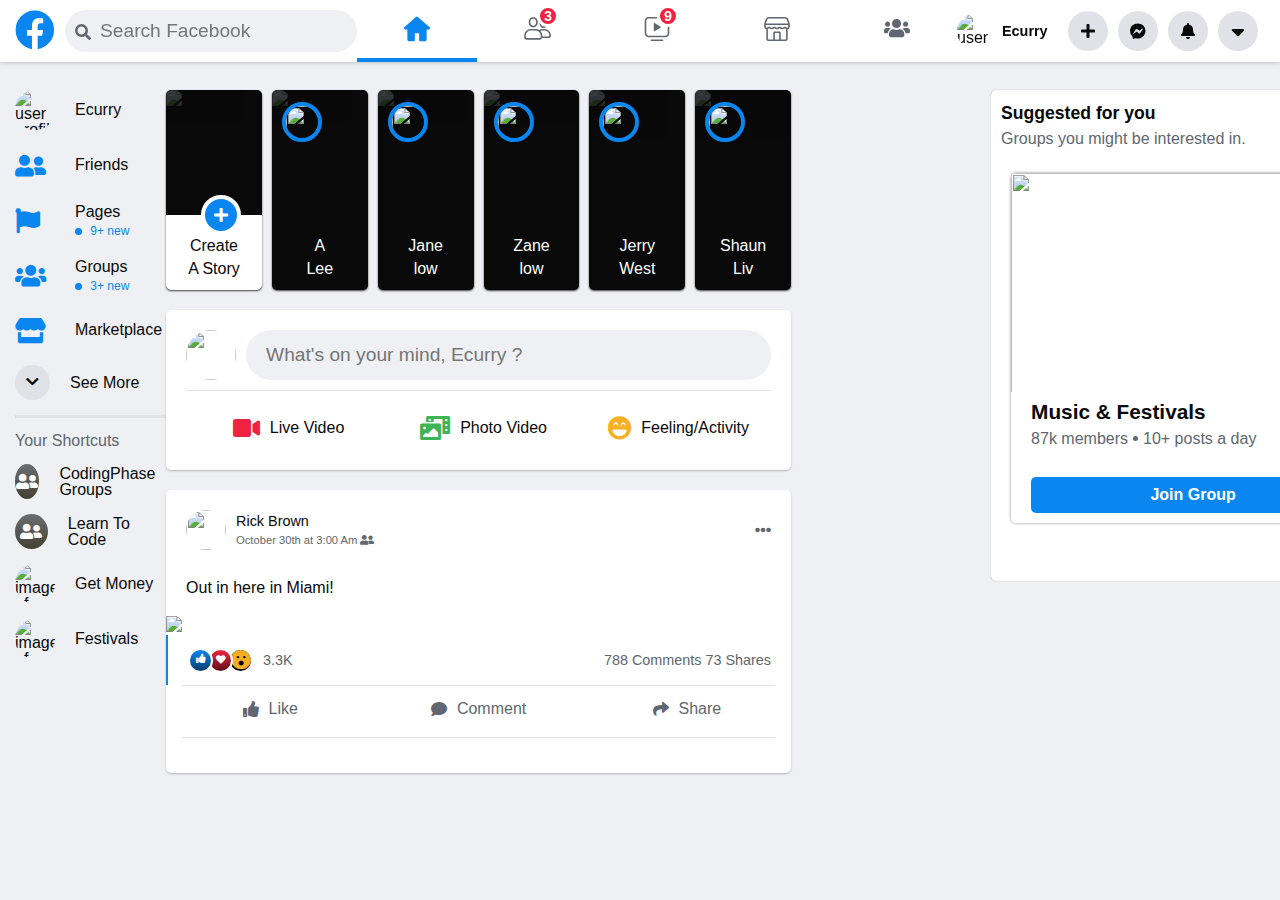
==== commit 02da916f: "add logic to close suggested group on button click" ====
--- a/index.html
+++ b/index.html
@@ -308,13 +308,13 @@
       <p class="groups__createNew-icon">+</p>
       <span>Create new group</span>
     </div>
-    <div class="groups__suggested">
+    <div class="groups__suggested" id="groupsSuggested">
       <div class="groups__suggested-info">
         <div class="suggested-info__text">
           <h2>Suggested for you</h2>
           <span>Groups you might be interested in.</span>
         </div>
-        <div class="groups__suggested-info-close">x</div>
+        <div class="groups__suggested-info-close" id="groupsSuggestedInfoClose">x</div>
       </div>
       <i class="suggested-content__right-arrow fa-solid fa-angle-right"></i>
       <div class="groups__suggested-content">
--- a/css/style.css
+++ b/css/style.css
@@ -823,9 +823,15 @@
   position: relative;
   text-decoration: none;
   color: var(--fb-blue);
- text-align: right;
- margin-right: 20px;
+ text-align: center;
+ margin-left: auto;
+ right: 15px;
  margin-bottom: 10px;
+ padding: 6px 0px;
+ width: 22%;
+}
+.seeMore:hover {
+background-color: var(--button-link);
 }
 
 .suggested-content__right-arrow {
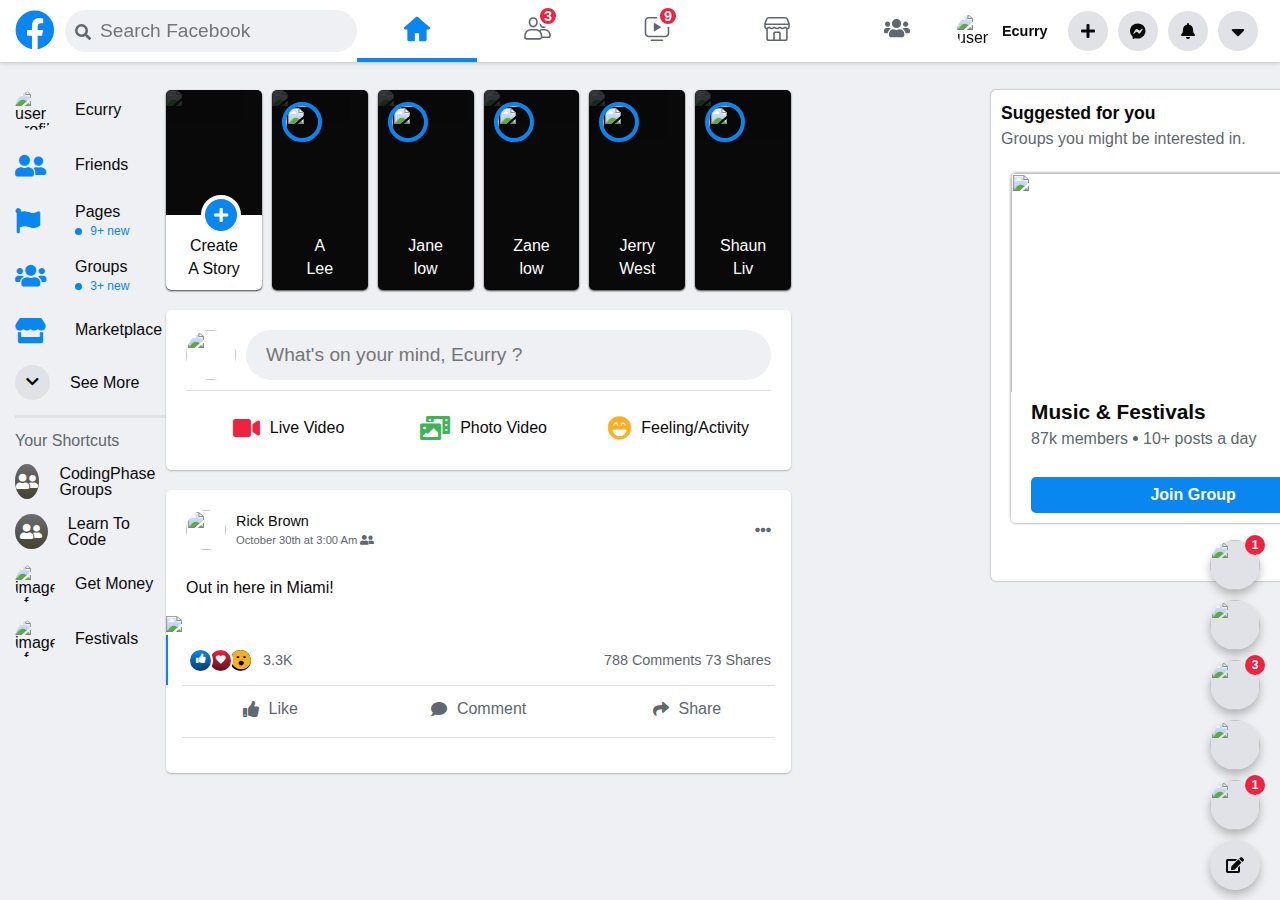
==== commit e58f1693: "dark mode" ====
--- a/index.html
+++ b/index.html
@@ -333,6 +333,29 @@
       </div>
       <a href="#" class="seeMore">See more</a>
     </div>
+    <section class="floatingMsg">
+      <div class="floatingMsg__bubble">
+        <img src="https://randomuser.me/api/portraits/women/30.jpg">
+        <div class="floatingMsg__notification">1</div>
+      </div>
+      <div class="floatingMsg__bubble">
+        <img src="https://randomuser.me/api/portraits/women/24.jpg">
+      </div>
+      <div class="floatingMsg__bubble">
+        <img src="https://randomuser.me/api/portraits/women/34.jpg">
+        <div class="floatingMsg__notification">3</div>
+      </div>
+      <div class="floatingMsg__bubble">
+        <img src="https://randomuser.me/api/portraits/men/31.jpg">
+      </div>
+      <div class="floatingMsg__bubble">
+        <img src="https://randomuser.me/api/portraits/women/54.jpg">
+        <div class="floatingMsg__notification">1</div>
+      </div>
+      <div class="floatingMsg__bubble">
+        <i class="fas fa-edit"></i>
+      </div>
+    </section>
   </section>
 </section>
   </body>
--- a/css/style.css
+++ b/css/style.css
@@ -25,7 +25,23 @@
       rgba(107, 110, 114, 1) 100%
     );
   }
-
+@media (prefers-color-scheme: dark) {
+  :root {
+    --fb-blue: #7773ec;
+--fb-black: #ffffff;
+--fb-red: #ee2340;
+--fb-green: #6fcf97;
+--fb-yellow: #f6b024;
+--fb-bgcolor: #141432;
+--fb-white: #ffffff;
+--fb-whitebg: #1d1d42;
+--dark-color-text: #FFFFFF;
+--light-color-text: #d4d4dc;
+--button-link: #524eee;
+--stories-bg: #524eee;
+--icon-circle-bg: #6fcf97;
+  }
+}
 
 body {
   background-color: var(--fb-bgcolor);
@@ -711,7 +727,7 @@
   background-color: var(--fb-whitebg);
   top: 0;
   border-radius: 5px;
-  box-shadow: 0px 0px 1px grey;
+  box-shadow: 0px 0px 2px grey;
   display: flex;
   flex-direction: column;
 }
@@ -819,6 +835,10 @@
   border-radius: 5px;
   margin-bottom: 10px;
 }
+.joinGroup-section__joinBtn:hover {
+  filter: brightness(.9);
+}
+
 .seeMore {
   position: relative;
   text-decoration: none;
@@ -829,6 +849,7 @@
  margin-bottom: 10px;
  padding: 6px 0px;
  width: 22%;
+ border-radius: 5px;
 }
 .seeMore:hover {
 background-color: var(--button-link);
@@ -849,4 +870,51 @@
 }
 .suggested-content__right-arrow:hover {
   filter: brightness(.9);
+}
+
+.floatingMsg {
+  position: fixed;
+  bottom: 0;
+  right: 20px;
+  z-index: 400;
+}
+.floatingMsg__bubble {
+  width:50px;
+  height: 50px;
+  border-radius: 50%;
+  box-shadow: 0px 5px 10px 0px rgba(0, 0, 0, .25);
+  background-color: var(--button-link);
+  margin-bottom: 10px;
+  display: flex;
+  justify-content: center;
+  align-items: center;
+  position: relative;
+  cursor: pointer;
+}
+.floatingMsg__bubble > img {
+  width: 50px;
+  height: 50px;
+  border-radius: 50%;
+}
+.floatingMsg__bubble:hover {
+  filter: brightness(.9);
+}
+.floatingMsg__bubble:hover .fa-edit {
+  color: var(--fb-blue);
+}
+
+.floatingMsg__notification {
+  background: var(--fb-red);
+  color: white;
+  width: 20px;
+  height: 20px;
+  border-radius: 50%;
+  font-size: .8rem;
+  display: flex;
+  justify-content: center;
+  align-items: center;
+  position: absolute;
+  top: -5px;
+  right: -5px;
+  font-weight: 700;
 }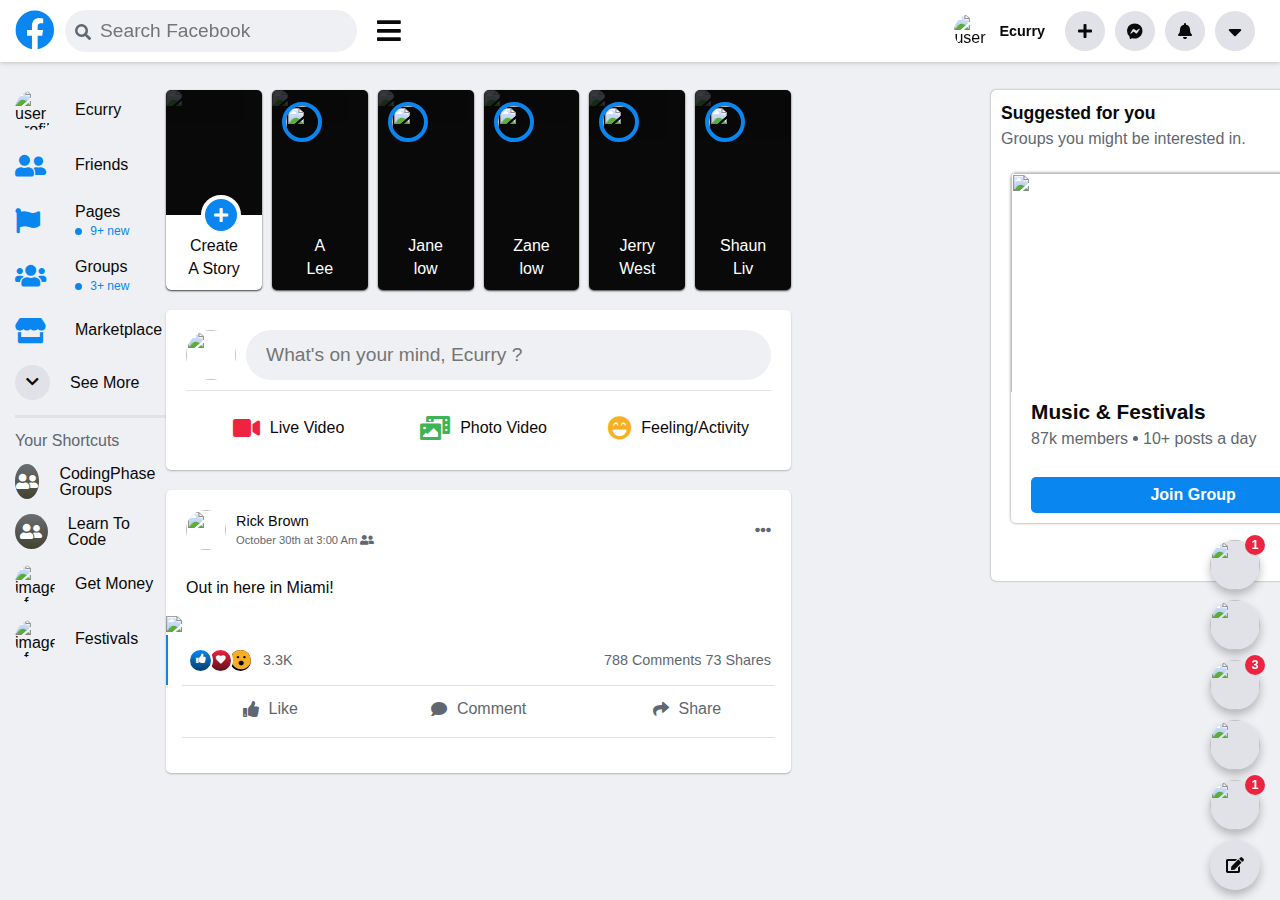
==== commit 5c3c04ee: "start making header responsive" ====
--- a/index.html
+++ b/index.html
@@ -23,6 +23,9 @@
           <i class="fas fa-search" data-search-bar></i>
           <input type="text" placeholder="Search Facebook" data-search-bar>
         </div>
+        <div class="header__mobile-button">
+          <i class="fas fa-bars"></i>
+        </div>
       </div>
       <div class="header__search-dropDown" id="header__search-dropDown" data-dropDown>
         <div class="search-dropDown__arrow-and-search" data-dropDown>
--- a/css/style.css
+++ b/css/style.css
@@ -60,7 +60,7 @@
   width: 100%;
   box-shadow: 0px 0px 5px rgba(112, 112, 112, 0.5);
   position: fixed;
-  z-index: 20;
+  z-index: 1000;
   top: 0;
   left: 0;
 }
@@ -97,7 +97,15 @@
   color: var(--light-color-text);
   padding-left: 35px;
   font-weight: 300;
-}
+  margin-right: 20px;
+}
+.header__mobile-button {
+  display: flex;
+  justify-content: center;
+  align-items: center;
+  font-size: 1.7rem;
+}
+
 
 .header__search-dropDown {
   position: fixed;
@@ -917,4 +925,82 @@
   top: -5px;
   right: -5px;
   font-weight: 700;
+}
+
+@media only screen and (max-width: 1300px) {
+  .header__menu-tabs {
+    display: none;
+  }
+  /* .header__logo-search input {
+    width: 15px;
+  } */
+}
+
+@media only screen and (max-width: 1000px) {
+  .header__menu-tabs {
+    display: none;
+  }
+  /* .header__logo-search input {
+    width: 15px;
+  } */
+}
+
+@media only screen and (max-width: 768px) {
+  .header__menu-tabs {
+    display: none;
+  }
+  .header__logo-search .fa-search{
+    position: relative;
+    display: flex;
+    justify-content: center;
+    align-items: center;
+    background-color: var(--button-link);
+    width: 40px;
+    height: 40px;
+    border-radius: 50%;
+    top: 0px;
+    margin-left: -10px;
+  } 
+  .header__logo-search input {
+    display: none;
+  } 
+  .fa-bars {
+    margin-left: 25px;
+  }
+  .header__user-img{
+    display: none;
+  }
+  .header__user-name {
+    display: none;
+}
+}
+
+@media only screen and (max-width: 425px) {
+  .header__menu-tabs {
+    display: none;
+  }
+  .header__logo-search .fa-search{
+    position: relative;
+    display: flex;
+    justify-content: center;
+    align-items: center;
+    background-color: var(--button-link);
+    width: 40px;
+    height: 40px;
+    border-radius: 50%;
+    top: 0px;
+    margin-left: -10px;
+  } 
+  .header__user-img{
+    display: none;
+  }
+  .header__user-name {
+    display: none;
+}
+  .header__logo-search input {
+    width: 15px;
+  } 
+  .fa-bars {
+    margin-left: 25px;
+  }
 }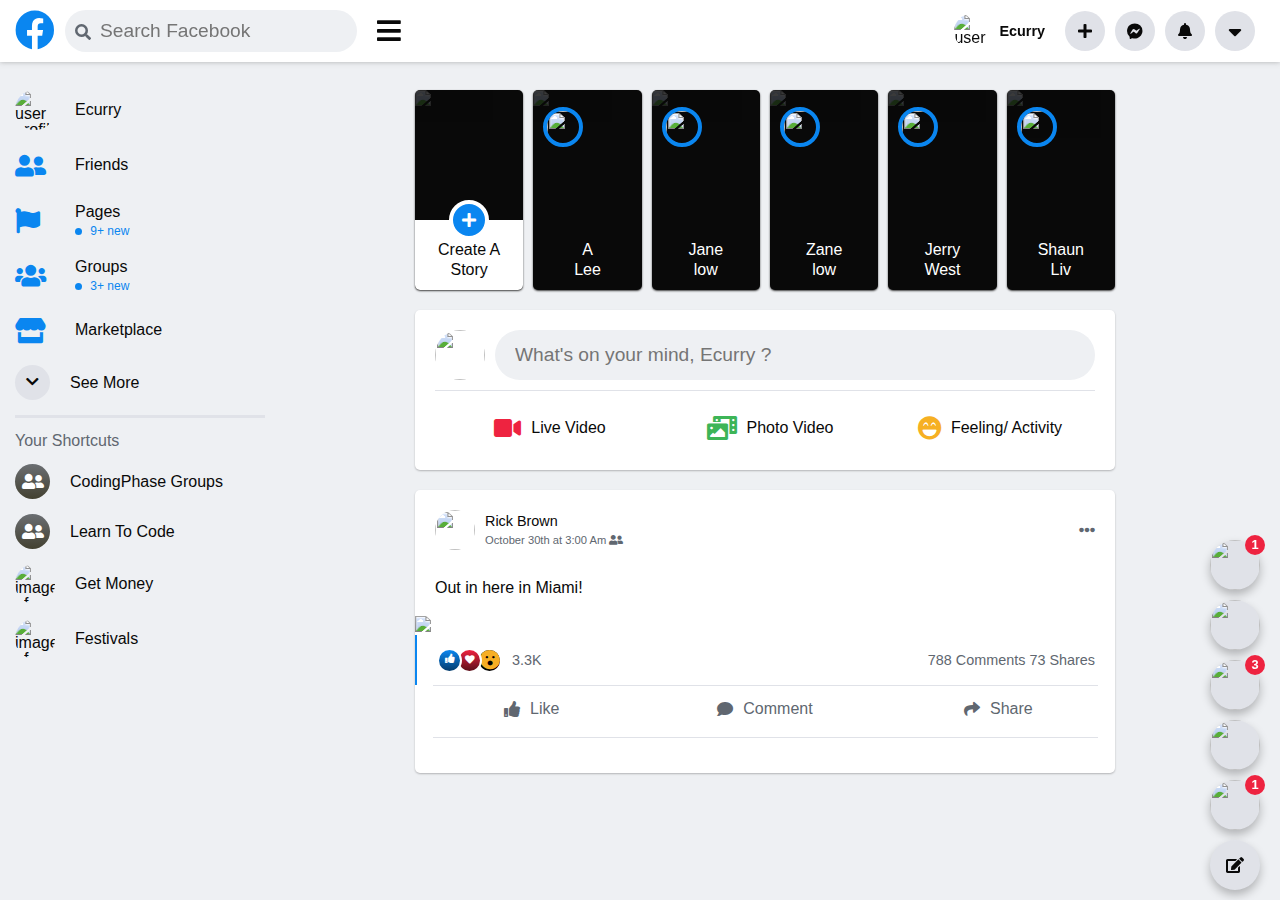
==== commit bf97bd5a: "make site responsive on all devices" ====
--- a/index.html
+++ b/index.html
@@ -94,7 +94,7 @@
         <div class="header__actions">
           <img src="https://i0.wp.com/www.animegeek.com/wp-content/uploads/2022/04/Luffy-One-Piece-Episode-1015.jpg?fit=1200%2C675&ssl=1" alt="user profile image" class="header__user-img">
           <span class="header__user-name">Ecurry</span>
-          <a href="#" class="header__circle-link">
+          <a href="#" class="header__circle-link" id="plus-icon-container">
             <i class="header__link-icon fas fa-plus"></i>
           </a>
           <a href="#" class="header__circle-link">
@@ -103,7 +103,7 @@
           <a href="#" class="header__circle-link">
             <i class="header__link-icon fas fa-bell"></i>
           </a>
-          <a href="#" class="header__circle-link">
+          <a href="#" class="header__circle-link" id="sort-down-icon__container">
             <i class="header__link-icon fas fa-sort-down"></i>
           </a>
         </div>
@@ -247,7 +247,9 @@
         </div>
         <div class="post-types__item">
           <i class="fas fa-laugh-beam"></i>
-          Feeling/Activity
+          <div id="post-types__feeling">
+            Feeling/ <span>Activity</span>
+          </div>
         </div>
       </div>
     </div>
--- a/css/style.css
+++ b/css/style.css
@@ -100,10 +100,7 @@
   margin-right: 20px;
 }
 .header__mobile-button {
-  display: flex;
-  justify-content: center;
-  align-items: center;
-  font-size: 1.7rem;
+  display: none;
 }
 
 
@@ -303,6 +300,7 @@
 .content-area--feed {
   padding: 90px 15px 20px;
   display: flex;
+  justify-content: space-between;
 }
 
 .sideNav {
@@ -466,7 +464,7 @@
   border: 4px solid var(--fb-white);
   position: absolute;
   top: -20px;
-  left: 35px;
+ transform: translateX(38%);
 }
 .stories__video-container--plain
 .stories__title {
@@ -691,8 +689,9 @@
 }
 
 .groups {
-  margin-left: 200px;
   position: relative;
+  max-width: 400px;
+  width: 30%;
 }
 .groups__conversations {
   font-size: 1.2rem;
@@ -705,7 +704,7 @@
 .groups__createNew {
   display: flex;
   align-items: center;
-  width: 400px;
+  width: 100%;
   border-radius: 5px;
   padding: 10px 0;
   cursor: pointer;
@@ -927,22 +926,79 @@
   font-weight: 700;
 }
 
-@media only screen and (max-width: 1300px) {
+@media only screen and (max-width: 1590px) {
+  .feed {
+    width: 45%;
+  }
+  .groups {
+    width: 27%;
+  }
+  .stories__new-btn {
+    transform: translateX(30%);
+  }
+}
+
+@media only screen and (max-width: 1430px) {
+  .feed {
+    width: 45%;
+  }
+  .groups {
+    width: 27%;
+  }
+  .stories__new-btn {
+    transform: translateX(19%);
+  }
+  .stories__title {
+    line-height: 17px;
+  }
+}
+
+@media only screen and (max-width: 1350px) {
   .header__menu-tabs {
     display: none;
   }
-  /* .header__logo-search input {
-    width: 15px;
-  } */
+  .header__mobile-button {
+    display: flex;
+    justify-content: center;
+    align-items: center;
+    font-size: 1.7rem;
+  }
+  .feed {
+    width: 100%;
+  }
+  .stories__new-btn {
+    transform: translateX(35%);
+  }
+  .stories__title {
+    line-height: 20px;
+  }
+  .groups {
+    width: 0%;
+  }
+  .groups__conversations {
+    display: none;
+  }
+  .groups__createNew {
+    display: none;
+  }
+  .groups__suggested {
+    display: none;
+  }
 }
 
 @media only screen and (max-width: 1000px) {
   .header__menu-tabs {
     display: none;
   }
-  /* .header__logo-search input {
-    width: 15px;
-  } */
+  .feed {
+    width: 100%;
+  }
+  .stories__new-btn {
+    transform: translateX(35%);
+  }
+  .sideNav {
+    display: none;
+  }
 }
 
 @media only screen and (max-width: 768px) {
@@ -973,6 +1029,22 @@
   .header__user-name {
     display: none;
 }
+.feed {
+  display: block;
+  width: 100%;
+}
+.stories {
+  flex-wrap: nowrap;
+  z-index: 100;
+  padding-bottom: 20px;
+  overflow-x: scroll;
+}
+.stories__video-container{
+  flex: 1 0 auto;
+}
+.stories__new-btn {
+  transform: translateX(50%);
+}
 }
 
 @media only screen and (max-width: 425px) {
@@ -1003,4 +1075,24 @@
   .fa-bars {
     margin-left: 25px;
   }
+  .groups {
+    margin: 0px;
+    padding: 0px;
+    width: 0%;
+  }
+  #plus-icon-container {
+    display: none;
+  }
+  #sort-down-icon__container {
+    display: none;
+  }
+  #post-types__feeling {
+display: flex;
+flex-direction: column;
+  }
+}
+@media only screen and (max-width: 360px) {
+  .content-area--feed {
+    width: 120%;
+  }
 }